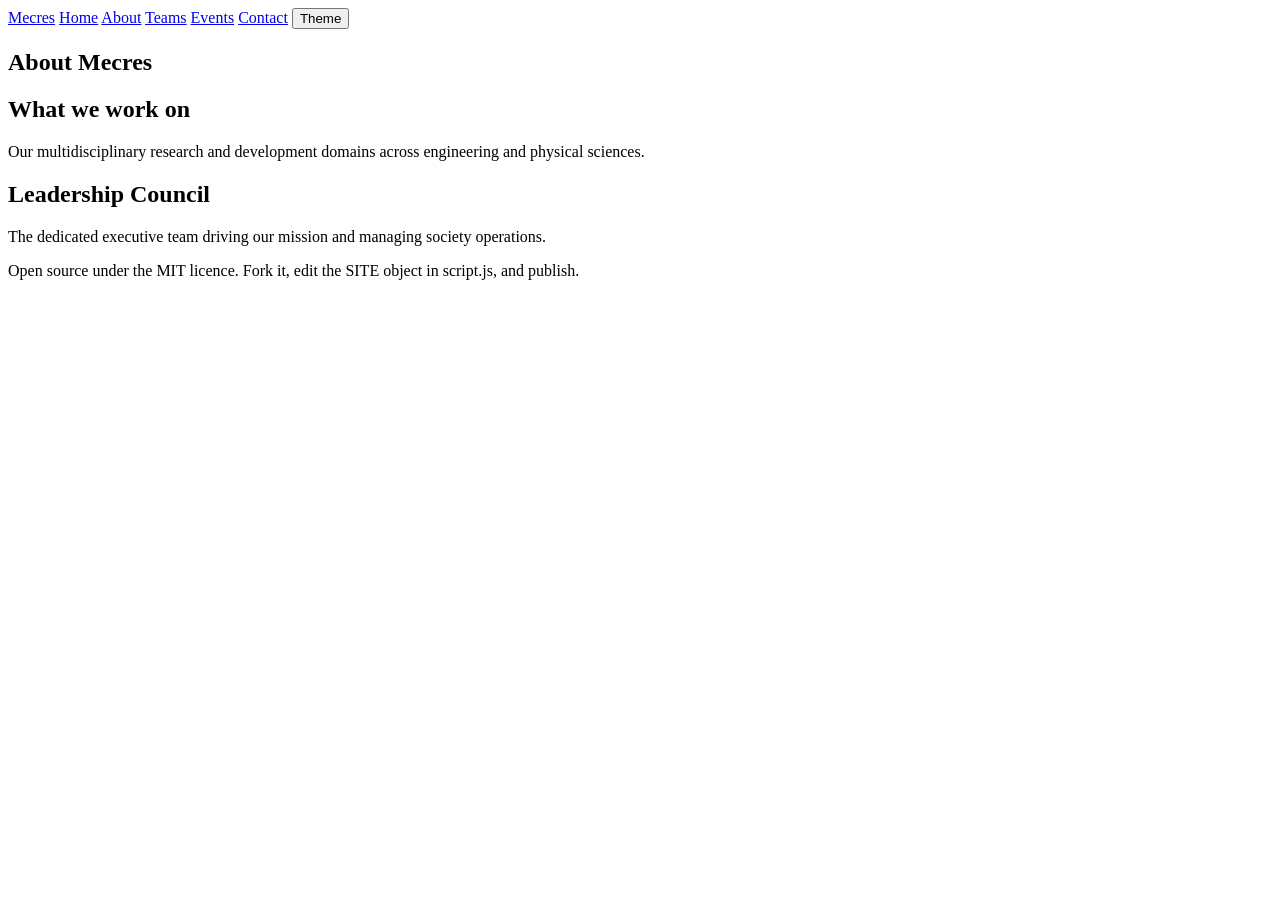
==== about.html @ 56c94c07 "Create about.html" ====
<!DOCTYPE html>
<html lang="en">
<head>
<meta charset="utf-8">
<meta name="viewport" content="width=device-width, initial-scale=1">
<title>About Us | Mecres - Presidency University Kolkata</title>
<meta name="description" content="Mecres is the Mechatronics & Research Society of Presidency University, Kolkata.">
<link rel="icon" href="data:image/svg+xml,<svg xmlns=%22http://www.w3.org/2000/svg%22 viewBox=%220 0 100 100%22><text y=%22.9em%22 font-size=%2290%22>⚙️</text></svg>">
<link rel="preconnect" href="https://fonts.googleapis.com">
<link rel="preconnect" href="https://fonts.gstatic.com" crossorigin>
<link href="https://fonts.googleapis.com/css2?family=Bricolage+Grotesque:opsz,wght@12..96,500;12..96,700&family=IBM+Plex+Sans:wght@400;500&display=swap" rel="stylesheet">
<link rel="stylesheet" href="styles.css">
</head>
<body>
<header><div class="wrap"><nav aria-label="Main">
  <a class="brand" href="index.html" id="brand">Mecres</a>
  <a class="hide-sm" href="index.html">Home</a>
  <a class="hide-sm" href="about.html">About</a>
  <a class="hide-sm" href="teams.html">Teams</a>
  <a class="hide-sm" href="events.html">Events</a>
  <a class="hide-sm" href="contact.html">Contact</a>
  <button id="theme" aria-label="Toggle dark mode">Theme</button>
</nav></div></header>

<main id="top">
<section id="about"><div class="wrap">
  <h2>About Mecres</h2>
  <p class="lead" id="tagline"></p>
  <p id="mission"></p>
</div></section>

<section id="fields"><div class="wrap">
  <h2>What we work on</h2>
  <p class="lead">Our multidisciplinary research and development domains across engineering and physical sciences.</p>
  <ul class="chips" id="fieldList"></ul>
</div></section>

<section id="leaders"><div class="wrap">
  <h2>Leadership Council</h2>
  <p class="lead">The dedicated executive team driving our mission and managing society operations.</p>
  <div class="grid" id="leaderList"></div>
</div></section>

</main>

<footer><div class="wrap">
  <div id="foot"></div>
  <div>Open source under the MIT licence. Fork it, edit the SITE object in script.js, and publish.</div>
</div></footer>

<script src="script.js"></script>
</body>
</html>
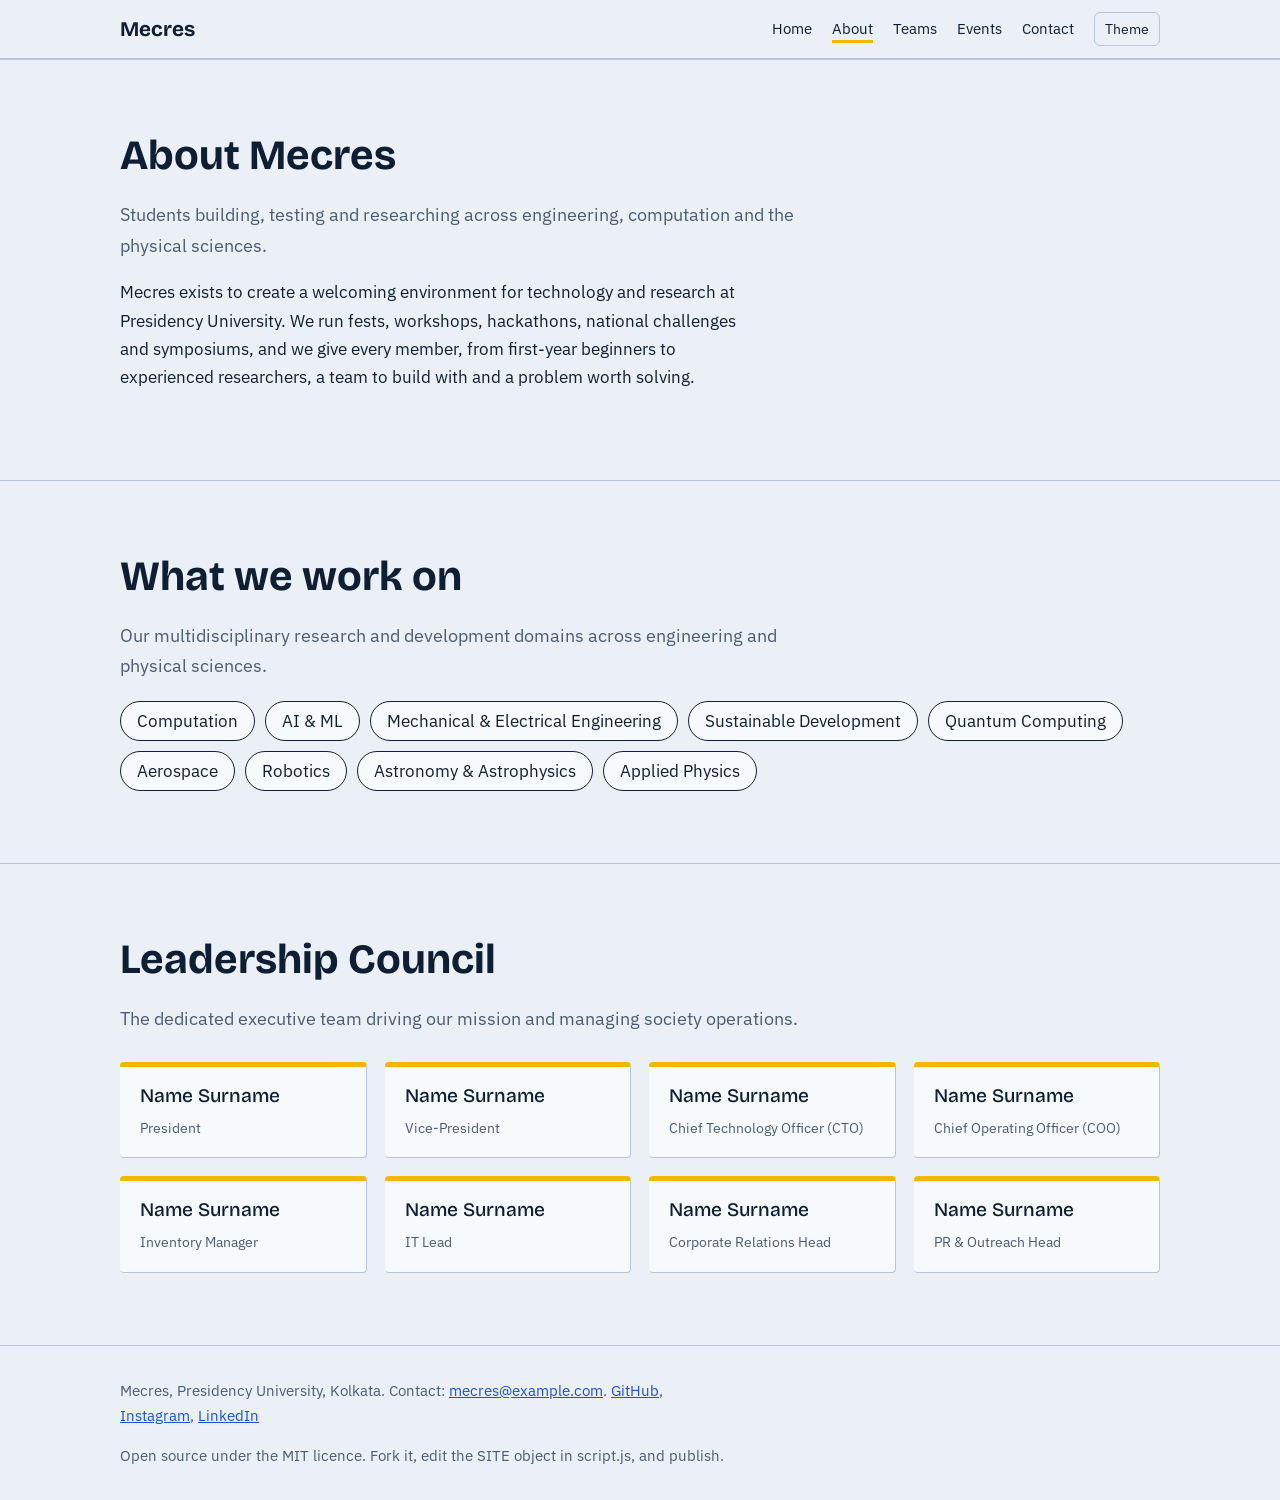
==== commit a4a1f6d0: "Update about.html" ====
--- a/about.html
+++ b/about.html
@@ -5,7 +5,7 @@
 <meta name="viewport" content="width=device-width, initial-scale=1">
 <title>About Us | Mecres - Presidency University Kolkata</title>
 <meta name="description" content="Mecres is the Mechatronics & Research Society of Presidency University, Kolkata.">
-<link rel="icon" href="data:image/svg+xml,<svg xmlns=%22http://www.w3.org/2000/svg%22 viewBox=%220 0 100 100%22><text y=%22.9em%22 font-size=%2290%22>⚙️</text></svg>">
+<link rel="icon" href="Mecres_Site_Favicon1.png" type="image/png">
 <link rel="preconnect" href="https://fonts.googleapis.com">
 <link rel="preconnect" href="https://fonts.gstatic.com" crossorigin>
 <link href="https://fonts.googleapis.com/css2?family=Bricolage+Grotesque:opsz,wght@12..96,500;12..96,700&family=IBM+Plex+Sans:wght@400;500&display=swap" rel="stylesheet">
--- a/styles.css
+++ b/styles.css
@@ -0,0 +1,329 @@
+/* Mecres Society Stylesheet - Segregated Styles */
+:root {
+  --paper: #EAF0F6;
+  --card: #F7FAFC;
+  --ink: #0F1F33;
+  --muted: #4A5C73;
+  --line: #B7C5D6;
+  --blue: #1F4FD8;
+  --signal: #F2B705;
+  --on-blue: #ffffff;
+  --head: "Bricolage Grotesque", "Trebuchet MS", sans-serif;
+  --body: "IBM Plex Sans", system-ui, "Segoe UI", sans-serif;
+}
+
+@media (prefers-color-scheme: dark) {
+  :root:not([data-theme="light"]) {
+    --paper: #0B1626;
+    --card: #10223A;
+    --ink: #E6EEF8;
+    --muted: #9DB0C8;
+    --line: #243B5A;
+    --blue: #7BA0FF;
+    --on-blue: #0B1626;
+  }
+}
+
+:root[data-theme="dark"] {
+  --paper: #0B1626;
+  --card: #10223A;
+  --ink: #E6EEF8;
+  --muted: #9DB0C8;
+  --line: #243B5A;
+  --blue: #7BA0FF;
+  --on-blue: #0B1626;
+}
+
+* {
+  box-sizing: border-box;
+}
+
+html {
+  scroll-behavior: smooth;
+  scroll-padding-top: 70px;
+}
+
+body {
+  margin: 0;
+  background: var(--paper);
+  color: var(--ink);
+  font: 400 1.0625rem/1.65 var(--body);
+  background-image: linear-gradient(var(--line) 1px, transparent 1px), linear-gradient(90deg, var(--line) 1px, transparent 1px);
+  background-size: 48px 48px;
+  background-attachment: fixed;
+  background-blend-mode: soft-light;
+}
+
+body::before {
+  content: "";
+  position: fixed;
+  inset: 0;
+  background: var(--paper);
+  opacity: .86;
+  z-index: -1;
+}
+
+h1, h2, h3 {
+  font-family: var(--head);
+  line-height: 1.12;
+  margin: 0 0 .5em;
+}
+
+h1 {
+  font-size: clamp(2.6rem, 7vw, 5rem);
+  font-weight: 700;
+  letter-spacing: -.02em;
+}
+
+h2 {
+  font-size: clamp(1.8rem, 4vw, 2.6rem);
+  font-weight: 700;
+}
+
+h3 {
+  font-size: 1.2rem;
+  font-weight: 500;
+}
+
+p {
+  margin: 0 0 1em;
+  max-width: 62ch;
+}
+
+a {
+  color: var(--blue);
+}
+
+:focus-visible {
+  outline: 3px solid var(--signal);
+  outline-offset: 2px;
+}
+
+.wrap {
+  max-width: 1080px;
+  margin: 0 auto;
+  padding: 0 20px;
+}
+
+section {
+  padding: 72px 0;
+  border-top: 1px solid var(--line);
+}
+
+.lead {
+  color: var(--muted);
+  font-size: 1.15rem;
+}
+
+header {
+  position: sticky;
+  top: 0;
+  z-index: 10;
+  background: var(--paper);
+  border-bottom: 1px solid var(--line);
+}
+
+nav {
+  display: flex;
+  align-items: center;
+  gap: 20px;
+  height: 58px;
+}
+
+.brand {
+  font: 700 1.3rem var(--head);
+  color: var(--ink);
+  text-decoration: none;
+  margin-right: auto;
+}
+
+nav a:not(.brand) {
+  color: var(--ink);
+  text-decoration: none;
+  font-size: .95rem;
+}
+
+nav a:not(.brand):hover,
+nav a.active {
+  text-decoration: underline;
+  text-decoration-color: var(--signal);
+  text-underline-offset: 6px;
+  text-decoration-thickness: 3px;
+}
+
+#theme {
+  background: none;
+  border: 1px solid var(--line);
+  color: var(--ink);
+  border-radius: 6px;
+  padding: 4px 10px;
+  cursor: pointer;
+  font: inherit;
+  font-size: .9rem;
+}
+
+@media (max-width: 760px) {
+  nav a.hide-sm {
+    display: none;
+  }
+}
+
+.hero {
+  display: grid;
+  grid-template-columns: 1.2fr .8fr;
+  gap: 32px;
+  align-items: center;
+  padding: 64px 0 72px;
+  border: 0;
+}
+
+@media (max-width: 820px) {
+  .hero {
+    grid-template-columns: 1fr;
+  }
+}
+
+.hero .tag {
+  display: inline-block;
+  background: var(--signal);
+  color: #1a1400;
+  padding: 3px 12px;
+  border-radius: 4px;
+  font-weight: 500;
+  font-size: .95rem;
+  margin-bottom: 18px;
+}
+
+.btn {
+  display: inline-block;
+  background: var(--blue);
+  color: var(--on-blue);
+  padding: 11px 22px;
+  border-radius: 6px;
+  text-decoration: none;
+  font-weight: 500;
+  margin: 6px 10px 6px 0;
+}
+
+.btn.alt {
+  background: none;
+  color: var(--ink);
+  border: 1.5px solid var(--ink);
+}
+
+.gears {
+  width: 100%;
+  max-width: 380px;
+  justify-self: center;
+  color: var(--ink);
+}
+
+.spin {
+  transform-origin: center;
+  transform-box: fill-box;
+  animation: spin 24s linear infinite;
+}
+
+.spin.rev {
+  animation-direction: reverse;
+  animation-duration: 16s;
+}
+
+.orbit {
+  transform-origin: 200px 200px;
+  animation: spin 40s linear infinite;
+}
+
+@keyframes spin {
+  to {
+    transform: rotate(360deg);
+  }
+}
+
+@media (prefers-reduced-motion: reduce) {
+  .spin, .orbit {
+    animation: none;
+  }
+}
+
+.chips {
+  display: flex;
+  flex-wrap: wrap;
+  gap: 10px;
+  padding: 0;
+  list-style: none;
+  margin: 20px 0 0;
+}
+
+.chips li {
+  border: 1.5px solid var(--ink);
+  border-radius: 999px;
+  padding: 5px 16px;
+  background: var(--card);
+}
+
+.grid {
+  display: grid;
+  grid-template-columns: repeat(auto-fill, minmax(240px, 1fr));
+  gap: 18px;
+  margin-top: 28px;
+}
+
+.box {
+  background: var(--card);
+  border: 1px solid var(--line);
+  border-left: 5px solid var(--blue);
+  padding: 18px 20px;
+  border-radius: 4px;
+}
+
+.box p {
+  margin: 0;
+  color: var(--muted);
+  font-size: .98rem;
+}
+
+.box.ev {
+  border-left-color: var(--signal);
+}
+
+.person {
+  border-left: 0;
+  border-top: 5px solid var(--signal);
+}
+
+.person small {
+  color: var(--muted);
+  display: block;
+}
+
+form {
+  display: grid;
+  gap: 12px;
+  max-width: 520px;
+  margin-top: 20px;
+}
+
+input, textarea {
+  font: inherit;
+  padding: 10px 12px;
+  border: 1px solid var(--line);
+  border-radius: 6px;
+  background: var(--card);
+  color: var(--ink);
+}
+
+button.btn {
+  border: 0;
+  cursor: pointer;
+  font: inherit;
+  font-weight: 500;
+  justify-self: start;
+}
+
+footer {
+  border-top: 1px solid var(--line);
+  padding: 32px 0;
+  color: var(--muted);
+  font-size: .95rem;
+}
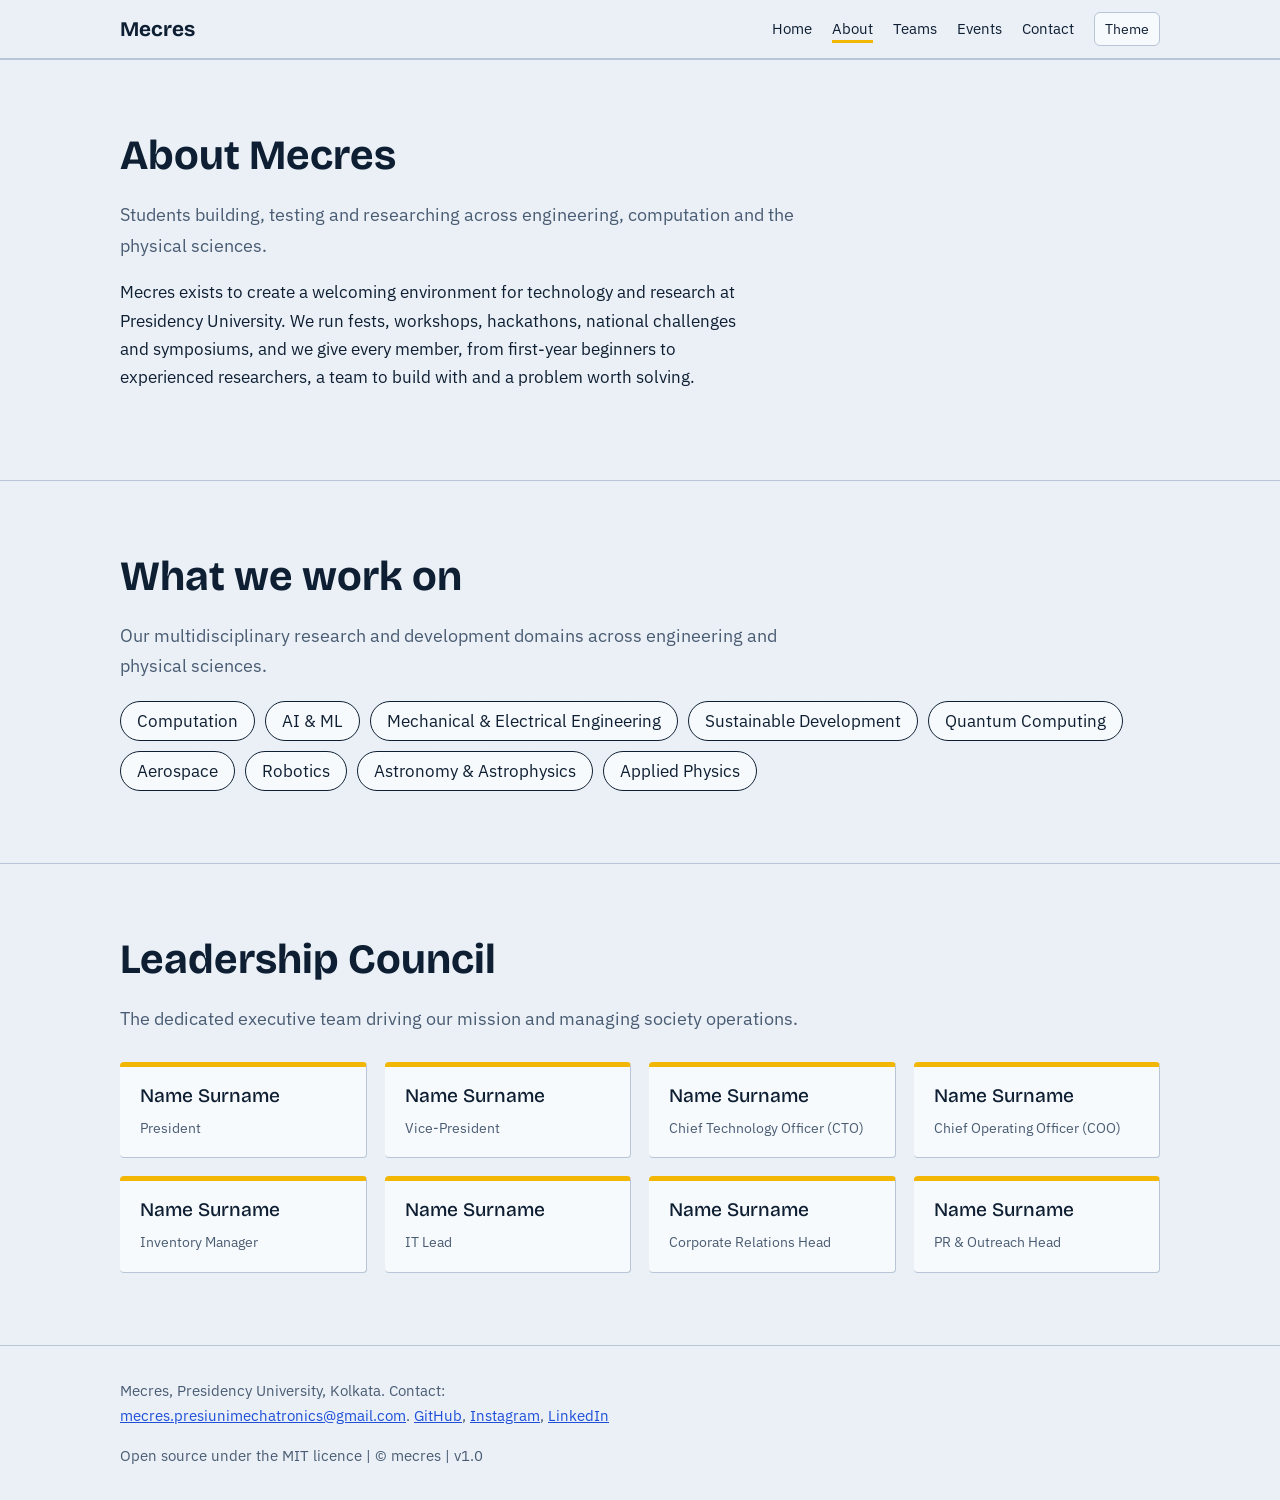
==== commit e29cd4fa: "Update about.html" ====
--- a/about.html
+++ b/about.html
@@ -45,7 +45,7 @@
 
 <footer><div class="wrap">
   <div id="foot"></div>
-  <div>Open source under the MIT licence. Fork it, edit the SITE object in script.js, and publish.</div>
+  <div>Open source under the MIT licence | © mecres | v1.0 </div>
 </div></footer>
 
 <script src="script.js"></script>
--- a/styles.css
+++ b/styles.css
@@ -1,4 +1,4 @@
-/* Mecres Society Stylesheet - Segregated Styles */
+/* Mecres Society Stylesheet - Integrated & Updated with Cinematic Theme */
 :root {
   --paper: #EAF0F6;
   --card: #F7FAFC;
@@ -12,8 +12,9 @@
   --body: "IBM Plex Sans", system-ui, "Segoe UI", sans-serif;
 }
 
+/* System Preference Dark Mode */
 @media (prefers-color-scheme: dark) {
-  :root:not([data-theme="light"]) {
+  :root:not([data-theme="light"]):not([data-theme="cinematic"]) {
     --paper: #0B1626;
     --card: #10223A;
     --ink: #E6EEF8;
@@ -24,6 +25,7 @@
   }
 }
 
+/* Explicit Dark Theme Override */
 :root[data-theme="dark"] {
   --paper: #0B1626;
   --card: #10223A;
@@ -34,6 +36,38 @@
   --on-blue: #0B1626;
 }
 
+/* --- Cinematic Ghibli-Inspired Theme --- */
+:root[data-theme="cinematic"] {
+  --paper: #d0e4f7;
+  --card: rgba(255, 255, 255, 0.82);
+  --ink: #0f172a;
+  --muted: #475569;
+  --line: rgba(15, 23, 42, 0.12);
+  --blue: #2563eb;
+  --signal: #f59e0b;
+  --on-blue: #ffffff;
+}
+
+:root[data-theme="cinematic"] body {
+  background-image: 
+    radial-gradient(circle at center, rgba(255, 255, 255, 0.35) 0%, rgba(15, 23, 42, 0.15) 100%),
+    url('ghibli-bg.png'); /* Updated path to your exact image */
+  background-size: cover;
+  background-position: center bottom;
+  background-attachment: fixed;
+}
+
+:root[data-theme="cinematic"] .box,
+:root[data-theme="cinematic"] .contact-form-card,
+:root[data-theme="cinematic"] .info-card {
+  background: rgba(255, 255, 255, 0.78);
+  backdrop-filter: blur(14px);
+  -webkit-backdrop-filter: blur(14px);
+  border: 1px solid rgba(255, 255, 255, 0.6);
+  box-shadow: 0 16px 36px rgba(15, 23, 42, 0.08);
+}
+
+/* Fixed Universal Selector */
 * {
   box-sizing: border-box;
 }
@@ -115,6 +149,7 @@
   font-size: 1.15rem;
 }
 
+/* --- Header & Navigation --- */
 header {
   position: sticky;
   top: 0;
@@ -151,8 +186,9 @@
   text-decoration-thickness: 3px;
 }
 
-#theme {
-  background: none;
+/* Theme Button & Selector */
+#theme, #theme-select {
+  background: var(--card);
   border: 1px solid var(--line);
   color: var(--ink);
   border-radius: 6px;
@@ -160,6 +196,7 @@
   cursor: pointer;
   font: inherit;
   font-size: .9rem;
+  outline: none;
 }
 
 @media (max-width: 760px) {
@@ -168,6 +205,7 @@
   }
 }
 
+/* --- Default Hero Section --- */
 .hero {
   display: grid;
   grid-template-columns: 1.2fr .8fr;
@@ -183,15 +221,17 @@
   }
 }
 
-.hero .tag {
+.tag {
   display: inline-block;
   background: var(--signal);
   color: #1a1400;
-  padding: 3px 12px;
-  border-radius: 4px;
-  font-weight: 500;
-  font-size: .95rem;
-  margin-bottom: 18px;
+  padding: 4px 14px;
+  border-radius: 20px;
+  font-weight: 600;
+  font-size: .85rem;
+  margin-bottom: 16px;
+  text-transform: uppercase;
+  letter-spacing: 0.05em;
 }
 
 .btn {
@@ -203,6 +243,11 @@
   text-decoration: none;
   font-weight: 500;
   margin: 6px 10px 6px 0;
+  transition: transform 0.2s ease, background-color 0.2s ease;
+}
+
+.btn:hover {
+  transform: translateY(-1px);
 }
 
 .btn.alt {
@@ -211,6 +256,80 @@
   border: 1.5px solid var(--ink);
 }
 
+/* --- Cinematic Hero Layout Components --- */
+.hero-cinematic {
+  display: flex;
+  flex-direction: column;
+  align-items: center;
+  text-align: center;
+  padding: 90px 20px 110px;
+  max-width: 900px;
+  margin: 0 auto;
+}
+
+.pill-badge {
+  display: inline-flex;
+  align-items: center;
+  gap: 8px;
+  background: rgba(255, 255, 255, 0.85);
+  backdrop-filter: blur(8px);
+  -webkit-backdrop-filter: blur(8px);
+  border: 1px solid rgba(255, 255, 255, 0.6);
+  padding: 6px 16px;
+  border-radius: 999px;
+  font-size: 0.88rem;
+  font-weight: 500;
+  color: #0f172a;
+  box-shadow: 0 4px 12px rgba(0, 0, 0, 0.05);
+  margin-bottom: 24px;
+}
+
+.hero-cinematic h1 {
+  font-family: var(--head);
+  font-size: clamp(2.8rem, 6vw, 4.8rem);
+  font-weight: 800;
+  line-height: 1.1;
+  letter-spacing: -0.03em;
+  color: var(--ink);
+  margin-bottom: 20px;
+}
+
+.hero-cinematic h1 .accent-text {
+  color: var(--blue);
+  display: block;
+}
+
+.hero-cinematic p.hero-subtitle {
+  font-size: 1.15rem;
+  color: var(--muted);
+  max-width: 640px;
+  margin: 0 auto 32px;
+  line-height: 1.6;
+}
+
+.btn-pill-dark {
+  background: #0f172a;
+  color: #ffffff;
+  padding: 14px 28px;
+  border-radius: 999px;
+  font-family: var(--head);
+  font-weight: 600;
+  font-size: 1rem;
+  text-decoration: none;
+  display: inline-flex;
+  align-items: center;
+  gap: 8px;
+  box-shadow: 0 10px 25px rgba(15, 23, 42, 0.2);
+  transition: transform 0.2s ease, box-shadow 0.2s ease, background 0.2s ease;
+}
+
+.btn-pill-dark:hover {
+  transform: translateY(-2px);
+  background: #1e293b;
+  box-shadow: 0 14px 30px rgba(15, 23, 42, 0.3);
+}
+
+/* --- Animations & SVGs --- */
 .gears {
   width: 100%;
   max-width: 380px;
@@ -246,6 +365,7 @@
   }
 }
 
+/* --- Chips & Cards --- */
 .chips {
   display: flex;
   flex-wrap: wrap;
@@ -297,30 +417,184 @@
   display: block;
 }
 
+/* --- Sleek Contact Section Integration --- */
+.contact-section {
+  padding: 60px 0;
+}
+
+.contact-wrapper {
+  display: grid;
+  grid-template-columns: 1fr 1fr;
+  gap: 48px;
+  align-items: center;
+}
+
+.contact-info h2 {
+  font-size: clamp(2rem, 4vw, 2.8rem);
+  margin-bottom: 12px;
+}
+
+.contact-info p {
+  color: var(--muted);
+  font-size: 1.05rem;
+  margin-bottom: 28px;
+}
+
+.info-cards {
+  display: flex;
+  flex-direction: column;
+  gap: 16px;
+}
+
+.info-card {
+  display: flex;
+  align-items: center;
+  gap: 16px;
+  padding: 16px 20px;
+  background: var(--card);
+  border: 1px solid var(--line);
+  border-radius: 10px;
+  transition: border-color 0.25s ease, transform 0.2s ease;
+}
+
+.info-card:hover {
+  border-color: var(--blue);
+  transform: translateY(-2px);
+}
+
+.info-card .icon {
+  font-size: 1.3rem;
+  background: var(--paper);
+  border: 1px solid var(--line);
+  width: 44px;
+  height: 44px;
+  display: flex;
+  align-items: center;
+  justify-content: center;
+  border-radius: 8px;
+}
+
+.info-card h3 {
+  font-size: 1rem;
+  margin: 0 0 2px 0;
+}
+
+.info-card p {
+  margin: 0;
+  font-size: 0.9rem;
+  color: var(--muted);
+}
+
+/* Form Card */
+.contact-form-card {
+  background: var(--card);
+  border: 1px solid var(--line);
+  padding: 36px;
+  border-radius: 16px;
+  box-shadow: 0 12px 32px rgba(0, 0, 0, 0.05);
+}
+
 form {
   display: grid;
-  gap: 12px;
-  max-width: 520px;
-  margin-top: 20px;
-}
-
-input, textarea {
+  gap: 20px;
+  width: 100%;
+}
+
+/* Floating Label Inputs */
+.input-group {
+  position: relative;
+}
+
+.input-group input,
+.input-group textarea {
+  width: 100%;
+  padding: 14px 16px;
+  background: var(--paper);
+  border: 1px solid var(--line);
+  border-radius: 8px;
+  color: var(--ink);
   font: inherit;
-  padding: 10px 12px;
-  border: 1px solid var(--line);
-  border-radius: 6px;
+  font-size: 0.95rem;
+  outline: none;
+  transition: border-color 0.25s ease, box-shadow 0.25s ease;
+}
+
+.input-group label {
+  position: absolute;
+  left: 16px;
+  top: 14px;
+  color: var(--muted);
+  font-size: 0.95rem;
+  pointer-events: none;
+  transition: all 0.25s ease;
+  background: transparent;
+}
+
+.input-group input:focus ~ label,
+.input-group input:not(:placeholder-shown) ~ label,
+.input-group textarea:focus ~ label,
+.input-group textarea:not(:placeholder-shown) ~ label {
+  top: -10px;
+  left: 12px;
+  font-size: 0.75rem;
+  font-weight: 600;
+  color: var(--blue);
   background: var(--card);
-  color: var(--ink);
-}
-
-button.btn {
-  border: 0;
+  padding: 0 6px;
+  border-radius: 4px;
+}
+
+.input-group input:focus,
+.input-group textarea:focus {
+  border-color: var(--blue);
+}
+
+/* Submit Button Override */
+.submit-btn {
+  width: 100%;
+  padding: 12px 24px;
+  background: var(--blue);
+  color: var(--on-blue);
+  font-family: var(--head);
+  font-weight: 700;
+  font-size: 1rem;
+  border: none;
+  border-radius: 8px;
   cursor: pointer;
-  font: inherit;
-  font-weight: 500;
-  justify-self: start;
-}
-
+  display: flex;
+  align-items: center;
+  justify-content: center;
+  gap: 8px;
+  transition: all 0.2s ease;
+  margin: 0;
+}
+
+.submit-btn:hover {
+  transform: translateY(-2px);
+  opacity: 0.95;
+}
+
+.submit-btn:hover .arrow {
+  transform: translateX(4px);
+}
+
+.arrow {
+  transition: transform 0.25s ease;
+}
+
+/* Responsive Mobile Layout for Form */
+@media (max-width: 820px) {
+  .contact-wrapper {
+    grid-template-columns: 1fr;
+    gap: 36px;
+  }
+
+  .contact-form-card {
+    padding: 24px;
+  }
+}
+
+/* --- Footer --- */
 footer {
   border-top: 1px solid var(--line);
   padding: 32px 0;
